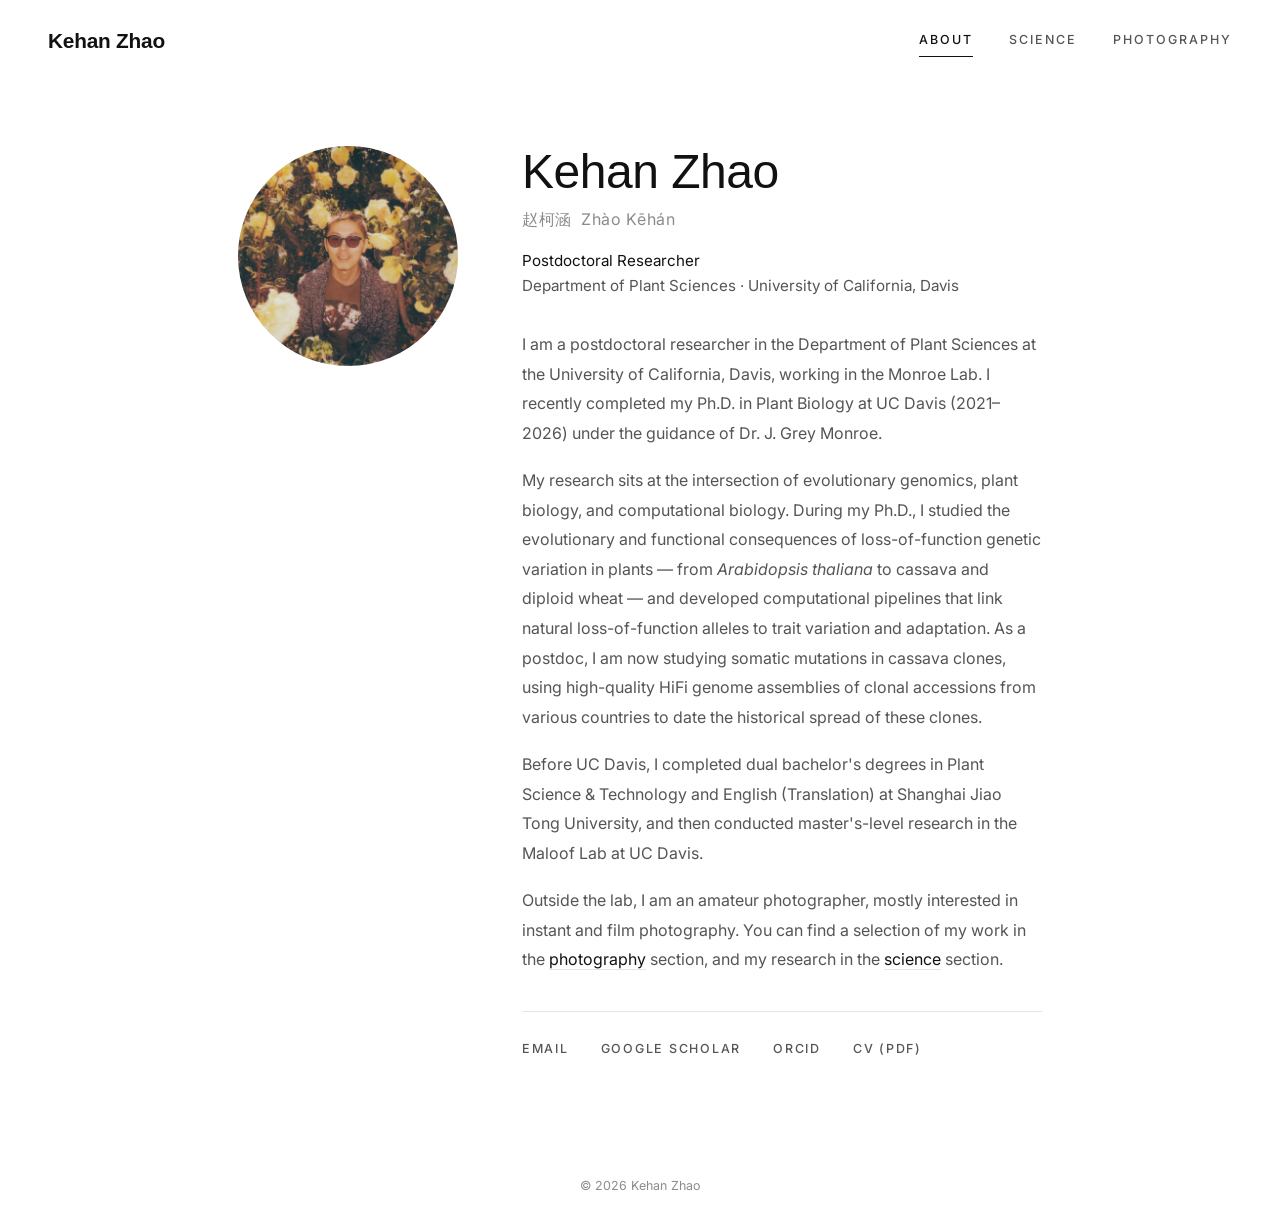
==== about/index.html @ 19c5895d "Split site into Home / About / Science / Photography; update for postdoc - Home: minimal white page " ====
<!DOCTYPE html>
<html lang="en">
<head>
  <meta charset="UTF-8" />
  <meta name="viewport" content="width=device-width, initial-scale=1.0" />
  <title>About | Kehan Zhao</title>
  <meta name="description" content="Kehan Zhao is a postdoctoral researcher in the Department of Plant Sciences at UC Davis, studying plant genome evolution." />
  <link rel="preconnect" href="https://fonts.googleapis.com" />
  <link rel="preconnect" href="https://fonts.gstatic.com" crossorigin />
  <link href="https://fonts.googleapis.com/css2?family=Inter:wght@400;500;600&display=swap" rel="stylesheet" />
  <link rel="stylesheet" href="/assets/site.css" />
</head>
<body>

  <header class="site-header">
    <a class="brand" href="/">Kehan Zhao</a>
    <nav class="menu" aria-label="Main">
      <a href="/about/" aria-current="page">About</a>
      <a href="/science/">Science</a>
      <a href="/photography/">Photography</a>
    </nav>
  </header>

  <main class="page">
    <div class="about">
      <img class="about-photo" src="/Profile.jpg" alt="Portrait of Kehan Zhao" />

      <div>
        <h1>Kehan Zhao</h1>
        <p class="name-zh">赵柯涵 &nbsp;Zhào Kēhán</p>
        <p class="role">
          Postdoctoral Researcher
          <span>Department of Plant Sciences &middot; University of California, Davis</span>
        </p>

        <div class="bio">
          <p>I am a postdoctoral researcher in the Department of Plant Sciences at the University of California, Davis, working in the Monroe Lab. I recently completed my Ph.D. in Plant Biology at UC Davis (2021&ndash;2026) under the guidance of Dr. J. Grey Monroe.</p>
          <p>My research sits at the intersection of evolutionary genomics, plant biology, and computational biology. During my Ph.D., I studied the evolutionary and functional consequences of loss-of-function genetic variation in plants &mdash; from <em>Arabidopsis thaliana</em> to cassava and diploid wheat &mdash; and developed computational pipelines that link natural loss-of-function alleles to trait variation and adaptation. As a postdoc, I am now studying somatic mutations in cassava clones, using high-quality HiFi genome assemblies of clonal accessions from various countries to date the historical spread of these clones.</p>
          <p>Before UC Davis, I completed dual bachelor's degrees in Plant Science &amp; Technology and English (Translation) at Shanghai Jiao Tong University, and then conducted master's-level research in the Maloof Lab at UC Davis.</p>
          <p>Outside the lab, I am an amateur photographer, mostly interested in instant and film photography. You can find a selection of my work in the <a href="/photography/">photography</a> section, and my research in the <a href="/science/">science</a> section.</p>
        </div>

        <div class="about-links">
          <a href="mailto:kehzhao@ucdavis.edu">Email</a>
          <a href="https://scholar.google.com/citations?user=WWNequwAAAAJ&amp;hl=en&amp;oi=ao" target="_blank" rel="noopener">Google Scholar</a>
          <a href="https://orcid.org/0009-0004-1431-637X" target="_blank" rel="noopener">ORCID</a>
          <a href="/Kehan%20Zhao%20CV%202026.pdf" target="_blank" rel="noopener">CV (PDF)</a>
        </div>
      </div>
    </div>
  </main>

  <footer class="site-footer">&copy; 2026 Kehan Zhao</footer>

</body>
</html>
---- assets/site.css ----
/* Shared minimal theme: home, about and photography pages.
   (The science page keeps its own, greener stylesheet inline.) */

*, *::before, *::after { box-sizing: border-box; margin: 0; padding: 0; }

:root {
  --ink:   #111;
  --mid:   #555;
  --light: #8c8c8c;
  --line:  #e6e6e3;
  --wash:  #f4f4f2;
  --gutter: clamp(1.25rem, 4vw, 3rem);
  --title-font: 'Arial Narrow', 'Helvetica Neue', Arial, sans-serif;
}

html { scroll-behavior: smooth; }

body {
  min-height: 100vh;
  display: flex; flex-direction: column;
  font-family: 'Inter', system-ui, -apple-system, 'Segoe UI', sans-serif;
  font-size: 16px; line-height: 1.65;
  color: var(--ink); background: #fff;
  -webkit-font-smoothing: antialiased;
}

a { color: inherit; }

/* ---- MENU LINKS (shared by home + header) ---- */
.menu a {
  font-size: 0.78rem; font-weight: 500;
  letter-spacing: 0.16em; text-transform: uppercase;
  text-decoration: none; color: var(--mid);
  padding: 0.3rem 0; border-bottom: 1px solid transparent;
  transition: color 0.2s, border-color 0.2s;
}
.menu a:hover { color: var(--ink); border-bottom-color: var(--line); }
.menu a[aria-current="page"] { color: var(--ink); border-bottom-color: var(--ink); }

/* ---- HOME ---- */
.home {
  flex: 1;
  display: flex; flex-direction: column; align-items: center; justify-content: center;
  text-align: center;
  padding: 2rem 1.5rem 10vh;
}
.home h1 {
  font-family: var(--title-font);
  font-weight: 400; font-size: clamp(2.8rem, 8vw, 5rem);
  letter-spacing: -0.01em; line-height: 1.1;
}
.home .menu {
  margin-top: 2.5rem;
  display: flex; flex-wrap: wrap; justify-content: center;
  gap: 0.75rem clamp(1.75rem, 5vw, 3.25rem);
}

/* ---- HEADER (inner pages) ---- */
.site-header {
  display: flex; align-items: center; justify-content: space-between; gap: 1rem;
  padding: 1.5rem var(--gutter);
}
.brand {
  font-family: var(--title-font);
  font-size: 1.3rem; font-weight: 600; letter-spacing: -0.01em;
  text-decoration: none; color: var(--ink);
}
.site-header .menu { display: flex; gap: clamp(1.1rem, 3vw, 2.25rem); }

/* ---- FOOTER ---- */
.site-footer {
  margin-top: auto;
  padding: 2rem var(--gutter);
  text-align: center;
  font-size: 0.78rem; color: var(--light);
}

/* ---- ABOUT ---- */
.page {
  width: 100%; max-width: 900px; margin: 0 auto;
  padding: clamp(2rem, 6vw, 4rem) var(--gutter) 5rem;
}
.about {
  display: grid; grid-template-columns: 220px 1fr; gap: clamp(2rem, 6vw, 4rem);
  align-items: start;
}
.about-photo {
  width: 220px; height: 220px; border-radius: 50%; object-fit: cover; display: block;
}
.about h1 {
  font-family: var(--title-font);
  font-weight: 400; font-size: clamp(2.2rem, 5vw, 3rem);
  letter-spacing: -0.01em; line-height: 1.1;
}
.about .name-zh { margin-top: 0.4rem; font-size: 1rem; color: var(--light); letter-spacing: 0.04em; }
.about .role { margin-top: 1rem; font-size: 0.95rem; color: var(--ink); }
.about .role span { display: block; color: var(--mid); }
.about .bio { margin-top: 2rem; }
.about .bio p { color: var(--mid); line-height: 1.85; margin-bottom: 1.1rem; }
.about .bio a { color: var(--ink); text-decoration: none; border-bottom: 1px solid var(--line); transition: border-color 0.2s; }
.about .bio a:hover { border-bottom-color: var(--ink); }
.about-links {
  margin-top: 2.25rem; padding-top: 1.5rem; border-top: 1px solid var(--line);
  display: flex; flex-wrap: wrap; gap: 0.5rem 2rem;
  font-size: 0.78rem; font-weight: 500; letter-spacing: 0.14em; text-transform: uppercase;
}
.about-links a {
  text-decoration: none; color: var(--mid);
  border-bottom: 1px solid transparent; padding: 0.2rem 0; transition: color 0.2s, border-color 0.2s;
}
.about-links a:hover { color: var(--ink); border-bottom-color: var(--ink); }

/* ---- PHOTOGRAPHY ---- */
.page-title { background: var(--wash); padding: clamp(2rem, 5vw, 3.5rem) var(--gutter); }
.page-title h1 {
  font-weight: 400; font-size: clamp(2.2rem, 5.5vw, 3.6rem);
  letter-spacing: -0.025em; line-height: 1.1;
}
.page-title p { margin-top: 1rem; max-width: 38rem; color: var(--mid); line-height: 1.8; }

.gallery {
  width: 100%; max-width: 1800px; margin: 0 auto;
  padding: clamp(1.5rem, 4vw, 3rem) var(--gutter) clamp(2.5rem, 6vw, 5rem);
  display: grid; grid-template-columns: repeat(5, 1fr);
  gap: clamp(1rem, 2.4vw, 2.25rem);
}
.gallery a { display: block; line-height: 0; cursor: zoom-in; }
.gallery img { width: 100%; height: auto; display: block; transition: opacity 0.25s; }
.gallery a:hover img, .gallery a:focus-visible img { opacity: 0.8; }
.gallery a:focus-visible { outline: 2px solid var(--ink); outline-offset: 4px; }

/* ---- LIGHTBOX ---- */
.lightbox {
  display: none; position: fixed; inset: 0; z-index: 100;
  align-items: center; justify-content: center;
  background: #fff;
}
.lightbox.open { display: flex; }
.lightbox img {
  max-width: min(92vw, 1100px); max-height: 88vh;
  width: auto; height: auto; object-fit: contain;
}
.lightbox button {
  position: absolute; background: none; border: 0; cursor: pointer;
  color: var(--ink); opacity: 0.5; transition: opacity 0.2s;
  width: 3.25rem; height: 3.25rem;
  display: flex; align-items: center; justify-content: center;
}
.lightbox button:hover, .lightbox button:focus-visible { opacity: 1; }
.lightbox svg { width: 1.6rem; height: 1.6rem; stroke: currentColor; fill: none; stroke-width: 1.25; stroke-linecap: round; stroke-linejoin: round; }
.lb-close { top: 0.75rem; right: 0.75rem; }
.lb-prev  { left: 0.75rem;  top: 50%; transform: translateY(-50%); }
.lb-next  { right: 0.75rem; top: 50%; transform: translateY(-50%); }
.lb-count {
  position: absolute; bottom: 1rem; left: 50%; transform: translateX(-50%);
  font-size: 0.75rem; letter-spacing: 0.12em; color: var(--light);
}

/* ---- RESPONSIVE ---- */
@media (max-width: 1100px) { .gallery { grid-template-columns: repeat(3, 1fr); } }
@media (max-width: 560px) {
  .site-header { flex-direction: column; align-items: flex-start; gap: 0.9rem; padding-bottom: 1.1rem; }
  .brand { white-space: nowrap; }
}
@media (max-width: 720px) {
  .about { grid-template-columns: 1fr; text-align: left; }
  .about-photo { width: 160px; height: 160px; }
  .gallery { grid-template-columns: repeat(2, 1fr); gap: 1rem; }
  .lb-prev, .lb-next { top: auto; bottom: 0.75rem; transform: none; }
  .lb-prev { left: 1rem; } .lb-next { right: 1rem; }
}
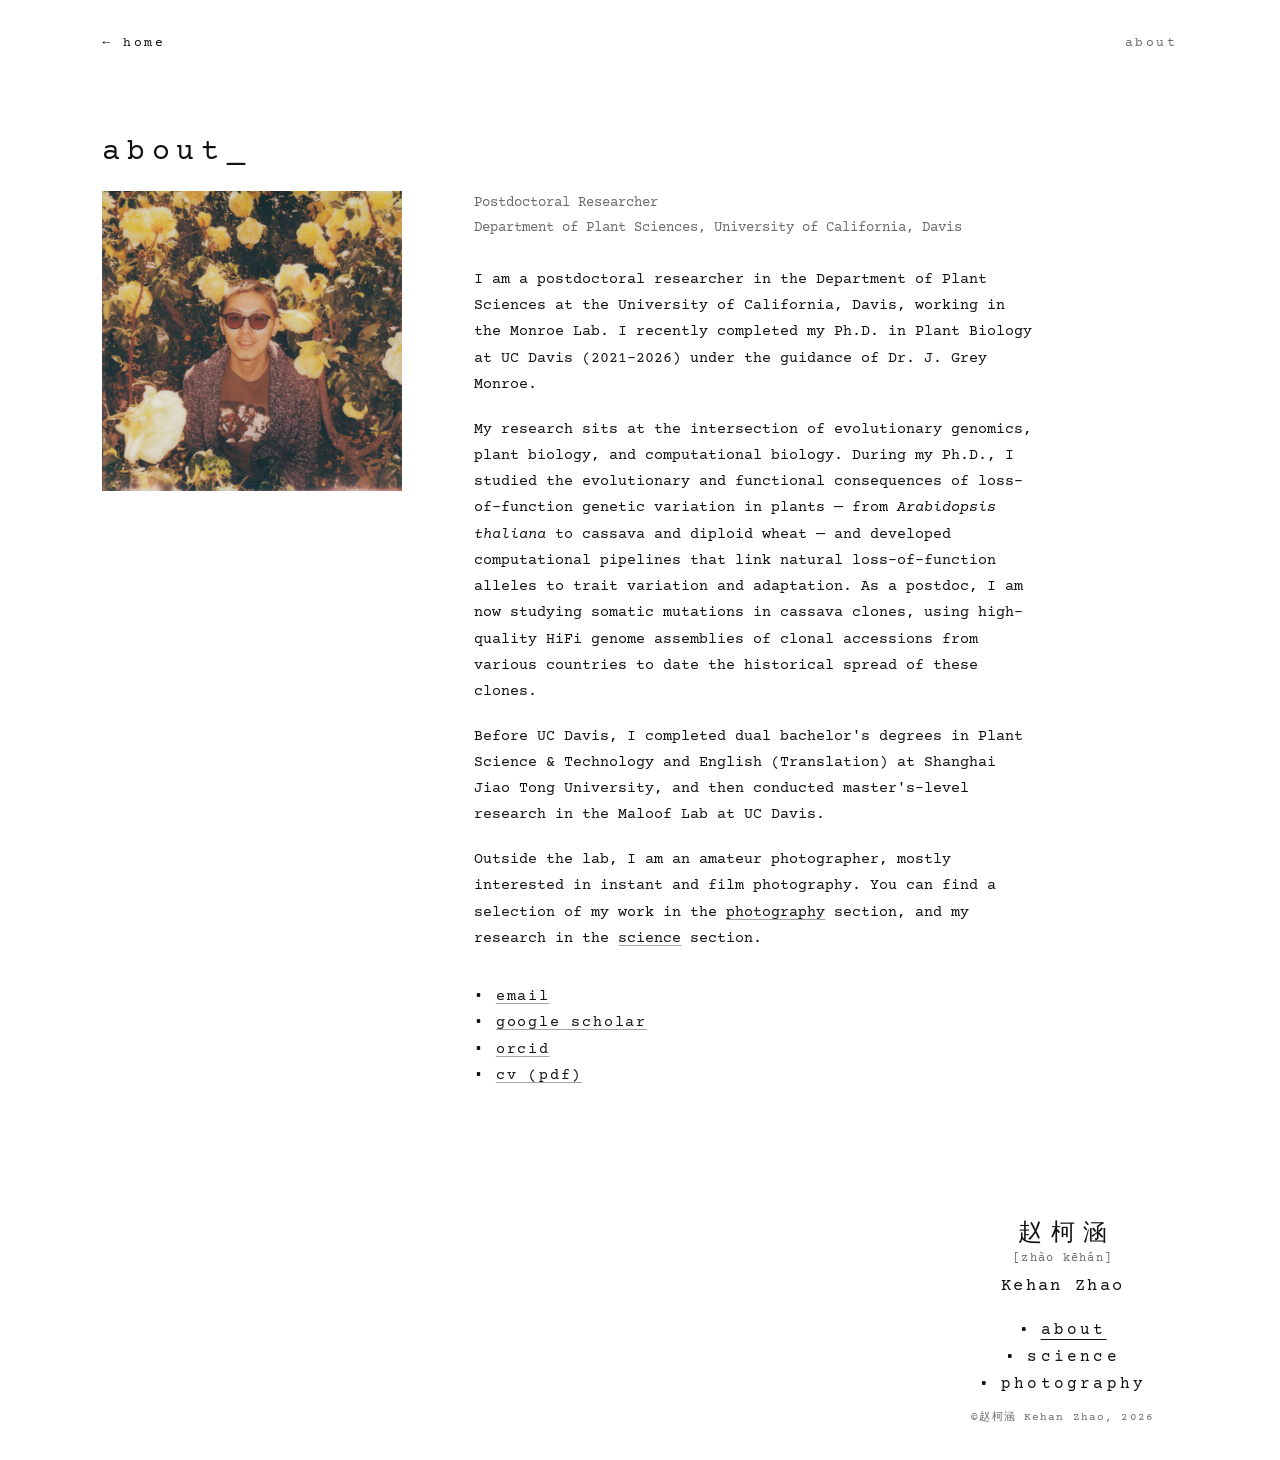
==== commit 1162f415: "Unify design: typewriter font, andreeesty-style lockup, restyle science page - One stylesheet (asset" ====
--- a/about/index.html
+++ b/about/index.html
@@ -7,50 +7,55 @@
   <meta name="description" content="Kehan Zhao is a postdoctoral researcher in the Department of Plant Sciences at UC Davis, studying plant genome evolution." />
   <link rel="preconnect" href="https://fonts.googleapis.com" />
   <link rel="preconnect" href="https://fonts.gstatic.com" crossorigin />
-  <link href="https://fonts.googleapis.com/css2?family=Inter:wght@400;500;600&display=swap" rel="stylesheet" />
+  <link href="https://fonts.googleapis.com/css2?family=Courier+Prime:ital,wght@0,400;0,700;1,400;1,700&display=swap" rel="stylesheet" />
   <link rel="stylesheet" href="/assets/site.css" />
 </head>
 <body>
+  <div class="wrap">
 
-  <header class="site-header">
-    <a class="brand" href="/">Kehan Zhao</a>
-    <nav class="menu" aria-label="Main">
-      <a href="/about/" aria-current="page">About</a>
-      <a href="/science/">Science</a>
-      <a href="/photography/">Photography</a>
-    </nav>
-  </header>
+    <header class="topbar">
+      <a href="/">&larr; home</a>
+      <span>about</span>
+    </header>
 
-  <main class="page">
-    <div class="about">
-      <img class="about-photo" src="/Profile.jpg" alt="Portrait of Kehan Zhao" />
+    <main class="page about">
+      <h1 class="page-title">about</h1>
 
-      <div>
-        <h1>Kehan Zhao</h1>
-        <p class="name-zh">赵柯涵 &nbsp;Zhào Kēhán</p>
-        <p class="role">
-          Postdoctoral Researcher
-          <span>Department of Plant Sciences &middot; University of California, Davis</span>
-        </p>
+      <div class="about-grid">
+        <img class="portrait" src="/Profile.jpg" alt="Portrait of Kehan Zhao" />
 
-        <div class="bio">
-          <p>I am a postdoctoral researcher in the Department of Plant Sciences at the University of California, Davis, working in the Monroe Lab. I recently completed my Ph.D. in Plant Biology at UC Davis (2021&ndash;2026) under the guidance of Dr. J. Grey Monroe.</p>
-          <p>My research sits at the intersection of evolutionary genomics, plant biology, and computational biology. During my Ph.D., I studied the evolutionary and functional consequences of loss-of-function genetic variation in plants &mdash; from <em>Arabidopsis thaliana</em> to cassava and diploid wheat &mdash; and developed computational pipelines that link natural loss-of-function alleles to trait variation and adaptation. As a postdoc, I am now studying somatic mutations in cassava clones, using high-quality HiFi genome assemblies of clonal accessions from various countries to date the historical spread of these clones.</p>
-          <p>Before UC Davis, I completed dual bachelor's degrees in Plant Science &amp; Technology and English (Translation) at Shanghai Jiao Tong University, and then conducted master's-level research in the Maloof Lab at UC Davis.</p>
-          <p>Outside the lab, I am an amateur photographer, mostly interested in instant and film photography. You can find a selection of my work in the <a href="/photography/">photography</a> section, and my research in the <a href="/science/">science</a> section.</p>
-        </div>
+        <div>
+          <p class="role">Postdoctoral Researcher<br>Department of Plant Sciences, University of California, Davis</p>
 
-        <div class="about-links">
-          <a href="mailto:kehzhao@ucdavis.edu">Email</a>
-          <a href="https://scholar.google.com/citations?user=WWNequwAAAAJ&amp;hl=en&amp;oi=ao" target="_blank" rel="noopener">Google Scholar</a>
-          <a href="https://orcid.org/0009-0004-1431-637X" target="_blank" rel="noopener">ORCID</a>
-          <a href="/Kehan%20Zhao%20CV%202026.pdf" target="_blank" rel="noopener">CV (PDF)</a>
+          <div class="prose">
+            <p>I am a postdoctoral researcher in the Department of Plant Sciences at the University of California, Davis, working in the Monroe Lab. I recently completed my Ph.D. in Plant Biology at UC Davis (2021&ndash;2026) under the guidance of Dr. J. Grey Monroe.</p>
+            <p>My research sits at the intersection of evolutionary genomics, plant biology, and computational biology. During my Ph.D., I studied the evolutionary and functional consequences of loss-of-function genetic variation in plants &mdash; from <em>Arabidopsis thaliana</em> to cassava and diploid wheat &mdash; and developed computational pipelines that link natural loss-of-function alleles to trait variation and adaptation. As a postdoc, I am now studying somatic mutations in cassava clones, using high-quality HiFi genome assemblies of clonal accessions from various countries to date the historical spread of these clones.</p>
+            <p>Before UC Davis, I completed dual bachelor's degrees in Plant Science &amp; Technology and English (Translation) at Shanghai Jiao Tong University, and then conducted master's-level research in the Maloof Lab at UC Davis.</p>
+            <p>Outside the lab, I am an amateur photographer, mostly interested in instant and film photography. You can find a selection of my work in the <a href="/photography/">photography</a> section, and my research in the <a href="/science/">science</a> section.</p>
+          </div>
+
+          <ul class="links">
+            <li><a href="mailto:kehzhao@ucdavis.edu">email</a></li>
+            <li><a href="https://scholar.google.com/citations?user=WWNequwAAAAJ&amp;hl=en&amp;oi=ao" target="_blank" rel="noopener">google scholar</a></li>
+            <li><a href="https://orcid.org/0009-0004-1431-637X" target="_blank" rel="noopener">orcid</a></li>
+            <li><a href="/Kehan%20Zhao%20CV%202026.pdf" target="_blank" rel="noopener">cv (pdf)</a></li>
+          </ul>
         </div>
       </div>
-    </div>
-  </main>
+    </main>
 
-  <footer class="site-footer">&copy; 2026 Kehan Zhao</footer>
+    <footer class="lockup">
+      <a class="name" href="/"><span class="zh" lang="zh">赵柯涵</span><span class="py">[zhào kēhán]</span><span class="en">Kehan Zhao</span></a>
+      <nav aria-label="Main">
+        <ul>
+          <li><a href="/about/" aria-current="page">about</a></li>
+          <li><a href="/science/">science</a></li>
+          <li><a href="/photography/">photography</a></li>
+        </ul>
+      </nav>
+      <p class="copy">&copy;<span lang="zh">赵柯涵</span> Kehan Zhao, 2026</p>
+    </footer>
 
+  </div>
 </body>
 </html>
--- a/assets/site.css
+++ b/assets/site.css
@@ -1,133 +1,164 @@
-/* Shared minimal theme: home, about and photography pages.
-   (The science page keeps its own, greener stylesheet inline.) */
+/* Shared theme for every page: white paper, typewriter type, lowercase labels,
+   wide margins and a small name/menu "lockup" in the bottom-right corner.
+   (Layout idea borrowed from andreeesty.com.) */
 
 *, *::before, *::after { box-sizing: border-box; margin: 0; padding: 0; }
 
 :root {
   --ink:   #111;
-  --mid:   #555;
-  --light: #8c8c8c;
-  --line:  #e6e6e3;
-  --wash:  #f4f4f2;
-  --gutter: clamp(1.25rem, 4vw, 3rem);
-  --title-font: 'Arial Narrow', 'Helvetica Neue', Arial, sans-serif;
+  --mid:   #6b6b68;
+  --faint: #a4a4a0;
+  --line:  #dcdcd8;
+  --bg:    #fff;
+  --type:  'Courier Prime', 'Courier New', Courier, monospace;
+  --cjk:   'Songti SC', 'STSong', 'Noto Serif SC', 'SimSun', serif;
+  --margin: clamp(1.25rem, 8vw, 8rem);
 }
 
 html { scroll-behavior: smooth; }
 
 body {
-  min-height: 100vh;
+  font-family: var(--type);
+  font-size: 15px; line-height: 1.75;
+  color: var(--ink); background: var(--bg);
+  -webkit-font-smoothing: antialiased;
+}
+
+a {
+  color: inherit;
+  text-decoration: underline; text-decoration-thickness: 1px;
+  text-underline-offset: 0.22em; text-decoration-color: var(--faint);
+  transition: text-decoration-color 0.2s;
+}
+a:hover { text-decoration-color: var(--ink); }
+
+/* ---- PAGE FRAME ---- */
+.wrap {
+  min-height: 100vh; min-height: 100dvh;
   display: flex; flex-direction: column;
-  font-family: 'Inter', system-ui, -apple-system, 'Segoe UI', sans-serif;
-  font-size: 16px; line-height: 1.65;
-  color: var(--ink); background: #fff;
-  -webkit-font-smoothing: antialiased;
-}
-
-a { color: inherit; }
-
-/* ---- MENU LINKS (shared by home + header) ---- */
-.menu a {
-  font-size: 0.78rem; font-weight: 500;
-  letter-spacing: 0.16em; text-transform: uppercase;
-  text-decoration: none; color: var(--mid);
-  padding: 0.3rem 0; border-bottom: 1px solid transparent;
-  transition: color 0.2s, border-color 0.2s;
-}
-.menu a:hover { color: var(--ink); border-bottom-color: var(--line); }
-.menu a[aria-current="page"] { color: var(--ink); border-bottom-color: var(--ink); }
+  max-width: 1800px; margin: 0 auto;
+  padding: 0 var(--margin);
+}
+.wrap.wide { --margin: clamp(1.25rem, 4vw, 4rem); }
+
+.topbar {
+  display: flex; justify-content: space-between; align-items: baseline; gap: 1rem;
+  padding-top: 2rem;
+  font-size: 0.8rem; letter-spacing: 0.2em;
+}
+.topbar a { text-decoration: none; }
+.topbar a:hover { text-decoration: underline; text-underline-offset: 0.3em; }
+.topbar span { color: var(--mid); }
+
+.page { width: 100%; max-width: 64rem; padding-bottom: 2rem; }
+.wrap.wide .page { max-width: none; }
+
+.page-title {
+  margin: clamp(2.5rem, 7vw, 5rem) 0 1.25rem;
+  font-size: clamp(1.4rem, 3vw, 1.9rem); font-weight: 400;
+  letter-spacing: 0.22em; line-height: 1.2;
+}
+.page-title::after { content: '_'; margin-left: 0.05em; animation: blink 1.1s steps(1) infinite; }
+@keyframes blink { 50% { opacity: 0; } }
+@media (prefers-reduced-motion: reduce) { .page-title::after { animation: none; } }
+
+.prose { max-width: 62ch; }
+.prose p { margin-bottom: 1.15rem; }
+.mid { color: var(--mid); }
+
+/* ---- LOCKUP (name + menu), bottom-right of every page ---- */
+.lockup {
+  margin: auto 0 0 auto; width: 100%; max-width: 230px;
+  padding: clamp(3rem, 8vw, 6rem) 0 2rem;
+  text-align: center;
+}
+.lockup a { text-decoration: none; }
+.lockup .name { display: block; }
+.lockup .zh {
+  display: block; font-family: var(--cjk);
+  font-size: 1.5rem; line-height: 1.3; letter-spacing: 0.35em; text-indent: 0.35em;
+}
+.lockup .py { display: block; font-size: 0.78rem; letter-spacing: 0.1em; color: var(--mid); }
+.lockup .en { display: block; margin-top: 0.1rem; font-size: 1.05rem; letter-spacing: 0.14em; }
+.lockup ul { list-style: none; margin: 1rem 0 0.6rem; font-size: 1rem; letter-spacing: 0.2em; line-height: 1.7; }
+.lockup li a::before { content: '•'; margin-right: 0.55em; display: inline-block; }
+.lockup li a:hover, .lockup li a[aria-current="page"] {
+  text-decoration: underline; text-underline-offset: 0.3em; text-decoration-color: var(--ink);
+}
+.lockup .copy { font-size: 0.7rem; letter-spacing: 0.1em; color: var(--mid); }
 
 /* ---- HOME ---- */
-.home {
-  flex: 1;
-  display: flex; flex-direction: column; align-items: center; justify-content: center;
-  text-align: center;
-  padding: 2rem 1.5rem 10vh;
-}
-.home h1 {
-  font-family: var(--title-font);
-  font-weight: 400; font-size: clamp(2.8rem, 8vw, 5rem);
-  letter-spacing: -0.01em; line-height: 1.1;
-}
-.home .menu {
+.wrap.home { position: relative; }
+.stage {
+  flex: 1; display: flex; align-items: center; justify-content: center;
+  padding-top: 2.5rem;
+}
+.slides {
+  position: relative; display: block; aspect-ratio: 0.82;
+  width: min(calc(min(46vh, 520px) * 0.82), 100%);
+}
+.home .lockup { padding-top: 1.5rem; }
+/* wide screens: photo centred in the window, name + menu pinned bottom-right (as on andreeesty.com) */
+@media (min-width: 1200px) {
+  .stage { padding-top: 0; }
+  .slides { width: min(calc(min(70vh, 760px) * 0.82), calc(100vw - 2 * var(--margin) - 520px)); }
+  .home .lockup { position: absolute; right: var(--margin); bottom: 0; padding-top: 0; }
+}
+.slides img {
+  position: absolute; inset: 0; width: 100%; height: 100%; object-fit: contain;
+  opacity: 0; transition: opacity 1.4s ease;
+}
+.slides img.on { opacity: 1; }
+
+/* ---- ABOUT ---- */
+.about-grid {
+  display: grid; grid-template-columns: minmax(170px, 300px) minmax(0, 1fr);
+  gap: clamp(2rem, 6vw, 4.5rem); align-items: start;
+}
+.portrait { width: 100%; aspect-ratio: 1; object-fit: cover; display: block; }
+.about .role { margin-bottom: 1.6rem; color: var(--mid); font-size: 0.9rem; }
+.links { list-style: none; margin-top: 2rem; letter-spacing: 0.12em; }
+.links li::before { content: '•'; margin-right: 0.7em; }
+
+/* ---- SCIENCE (typed CV) ---- */
+.index { margin: 0 0 1rem; font-size: 0.85rem; letter-spacing: 0.12em; color: var(--mid); }
+.index a { text-decoration: none; }
+.index a:hover { text-decoration: underline; text-underline-offset: 0.3em; }
+.index a:not(:last-child)::after { content: '/'; margin: 0 0.1em 0 0.8em; color: var(--faint); display: inline-block; }
+
+.section { margin-top: 2.5rem; padding-top: 2.25rem; border-top: 1px solid var(--line); }
+.section > h2 {
+  margin-bottom: 1.5rem;
+  font-size: 0.85rem; font-weight: 400; letter-spacing: 0.22em;
+}
+.section > h2::before { content: '•'; margin-right: 0.7em; }
+
+.entry {
+  display: grid; grid-template-columns: 9.5rem minmax(0, 1fr);
+  gap: 0.25rem 2rem; padding: 0.7rem 0;
+}
+.entry .when { color: var(--mid); font-size: 0.85rem; line-height: 1.6; padding-top: 0.15rem; }
+.entry .when small { display: block; font-size: 0.78rem; color: var(--faint); }
+.entry h3 { font-size: 1rem; font-weight: 700; line-height: 1.5; }
+.entry p { margin-top: 0.3rem; max-width: 62ch; }
+.entry .authors, .entry .venue { color: var(--mid); font-size: 0.88rem; }
+.entry .authors b { color: var(--ink); }
+.entry .journal { font-style: italic; color: var(--mid); font-size: 0.88rem; }
+.tags { margin-top: 0.4rem; font-size: 0.8rem; color: var(--mid); }
+.tag { margin-right: 0.7rem; }
+.tag::before { content: '['; } .tag::after { content: ']'; }
+
+/* ---- PHOTOGRAPHY ---- */
+.gallery {
+  display: grid; grid-template-columns: repeat(5, 1fr);
+  gap: clamp(1.25rem, 2.6vw, 2.5rem) clamp(1rem, 2.4vw, 2.25rem);
   margin-top: 2.5rem;
-  display: flex; flex-wrap: wrap; justify-content: center;
-  gap: 0.75rem clamp(1.75rem, 5vw, 3.25rem);
-}
-
-/* ---- HEADER (inner pages) ---- */
-.site-header {
-  display: flex; align-items: center; justify-content: space-between; gap: 1rem;
-  padding: 1.5rem var(--gutter);
-}
-.brand {
-  font-family: var(--title-font);
-  font-size: 1.3rem; font-weight: 600; letter-spacing: -0.01em;
-  text-decoration: none; color: var(--ink);
-}
-.site-header .menu { display: flex; gap: clamp(1.1rem, 3vw, 2.25rem); }
-
-/* ---- FOOTER ---- */
-.site-footer {
-  margin-top: auto;
-  padding: 2rem var(--gutter);
-  text-align: center;
-  font-size: 0.78rem; color: var(--light);
-}
-
-/* ---- ABOUT ---- */
-.page {
-  width: 100%; max-width: 900px; margin: 0 auto;
-  padding: clamp(2rem, 6vw, 4rem) var(--gutter) 5rem;
-}
-.about {
-  display: grid; grid-template-columns: 220px 1fr; gap: clamp(2rem, 6vw, 4rem);
-  align-items: start;
-}
-.about-photo {
-  width: 220px; height: 220px; border-radius: 50%; object-fit: cover; display: block;
-}
-.about h1 {
-  font-family: var(--title-font);
-  font-weight: 400; font-size: clamp(2.2rem, 5vw, 3rem);
-  letter-spacing: -0.01em; line-height: 1.1;
-}
-.about .name-zh { margin-top: 0.4rem; font-size: 1rem; color: var(--light); letter-spacing: 0.04em; }
-.about .role { margin-top: 1rem; font-size: 0.95rem; color: var(--ink); }
-.about .role span { display: block; color: var(--mid); }
-.about .bio { margin-top: 2rem; }
-.about .bio p { color: var(--mid); line-height: 1.85; margin-bottom: 1.1rem; }
-.about .bio a { color: var(--ink); text-decoration: none; border-bottom: 1px solid var(--line); transition: border-color 0.2s; }
-.about .bio a:hover { border-bottom-color: var(--ink); }
-.about-links {
-  margin-top: 2.25rem; padding-top: 1.5rem; border-top: 1px solid var(--line);
-  display: flex; flex-wrap: wrap; gap: 0.5rem 2rem;
-  font-size: 0.78rem; font-weight: 500; letter-spacing: 0.14em; text-transform: uppercase;
-}
-.about-links a {
-  text-decoration: none; color: var(--mid);
-  border-bottom: 1px solid transparent; padding: 0.2rem 0; transition: color 0.2s, border-color 0.2s;
-}
-.about-links a:hover { color: var(--ink); border-bottom-color: var(--ink); }
-
-/* ---- PHOTOGRAPHY ---- */
-.page-title { background: var(--wash); padding: clamp(2rem, 5vw, 3.5rem) var(--gutter); }
-.page-title h1 {
-  font-weight: 400; font-size: clamp(2.2rem, 5.5vw, 3.6rem);
-  letter-spacing: -0.025em; line-height: 1.1;
-}
-.page-title p { margin-top: 1rem; max-width: 38rem; color: var(--mid); line-height: 1.8; }
-
-.gallery {
-  width: 100%; max-width: 1800px; margin: 0 auto;
-  padding: clamp(1.5rem, 4vw, 3rem) var(--gutter) clamp(2.5rem, 6vw, 5rem);
-  display: grid; grid-template-columns: repeat(5, 1fr);
-  gap: clamp(1rem, 2.4vw, 2.25rem);
-}
-.gallery a { display: block; line-height: 0; cursor: zoom-in; }
+}
+.gallery a { display: block; text-decoration: none; cursor: zoom-in; }
 .gallery img { width: 100%; height: auto; display: block; transition: opacity 0.25s; }
-.gallery a:hover img, .gallery a:focus-visible img { opacity: 0.8; }
-.gallery a:focus-visible { outline: 2px solid var(--ink); outline-offset: 4px; }
+.gallery a:hover img, .gallery a:focus-visible img { opacity: 0.75; }
+.gallery a:focus-visible { outline: 1px solid var(--ink); outline-offset: 4px; }
+.gallery .no { display: block; margin-top: 0.4rem; font-size: 0.72rem; letter-spacing: 0.22em; color: var(--mid); }
 
 /* ---- LIGHTBOX ---- */
 .lightbox {
@@ -153,19 +184,18 @@
 .lb-next  { right: 0.75rem; top: 50%; transform: translateY(-50%); }
 .lb-count {
   position: absolute; bottom: 1rem; left: 50%; transform: translateX(-50%);
-  font-size: 0.75rem; letter-spacing: 0.12em; color: var(--light);
+  font-size: 0.75rem; letter-spacing: 0.2em; color: var(--mid);
 }
 
 /* ---- RESPONSIVE ---- */
 @media (max-width: 1100px) { .gallery { grid-template-columns: repeat(3, 1fr); } }
-@media (max-width: 560px) {
-  .site-header { flex-direction: column; align-items: flex-start; gap: 0.9rem; padding-bottom: 1.1rem; }
-  .brand { white-space: nowrap; }
-}
 @media (max-width: 720px) {
-  .about { grid-template-columns: 1fr; text-align: left; }
-  .about-photo { width: 160px; height: 160px; }
-  .gallery { grid-template-columns: repeat(2, 1fr); gap: 1rem; }
+  .lockup { margin-inline: auto; }
+  .about-grid { grid-template-columns: 1fr; }
+  .portrait { max-width: 220px; }
+  .entry { grid-template-columns: 1fr; gap: 0.1rem; padding: 0.9rem 0; }
+  .entry .when small { display: inline; margin-left: 0.6rem; }
+  .gallery { grid-template-columns: repeat(2, 1fr); gap: 1.25rem 1rem; }
   .lb-prev, .lb-next { top: auto; bottom: 0.75rem; transform: none; }
   .lb-prev { left: 1rem; } .lb-next { right: 1rem; }
 }
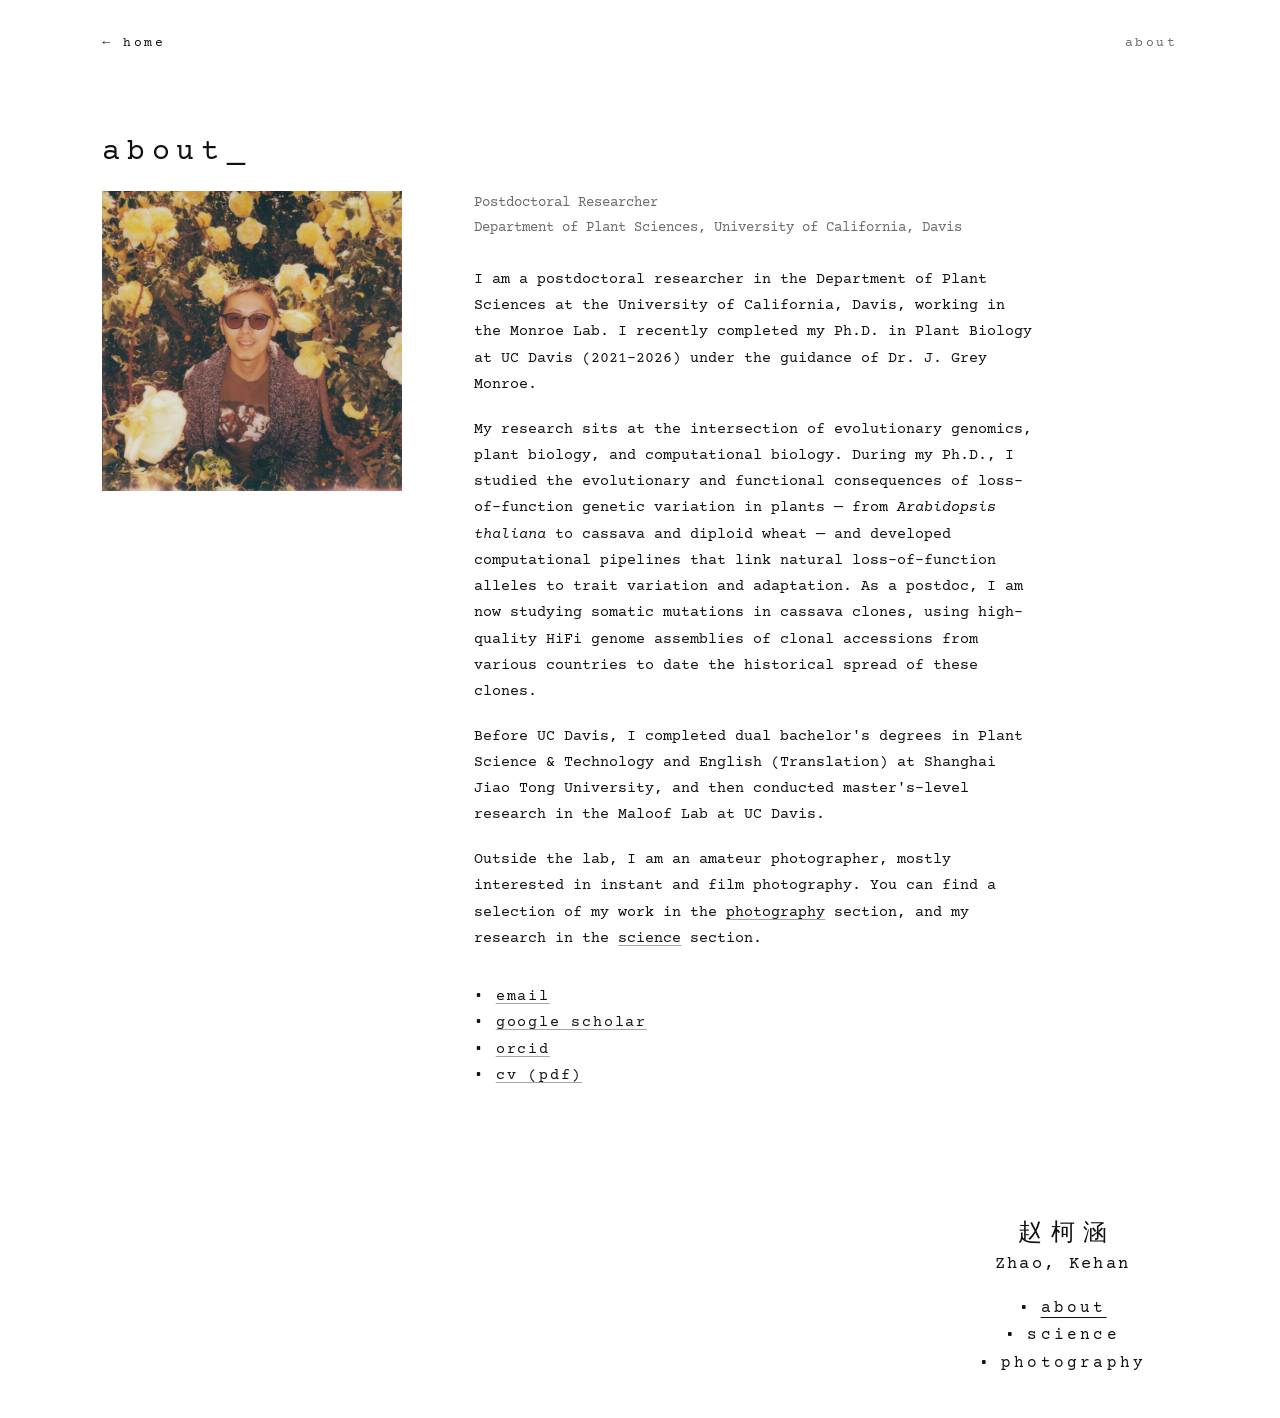
==== commit 3bef6810: "Lockup: drop pinyin and copyright line, show name as "Zhao, Kehan" Co-Authored-By: Claude Sonnet 5.5" ====
--- a/about/index.html
+++ b/about/index.html
@@ -45,7 +45,7 @@
     </main>
 
     <footer class="lockup">
-      <a class="name" href="/"><span class="zh" lang="zh">赵柯涵</span><span class="py">[zhào kēhán]</span><span class="en">Kehan Zhao</span></a>
+      <a class="name" href="/"><span class="zh" lang="zh">赵柯涵</span><span class="en">Zhao, Kehan</span></a>
       <nav aria-label="Main">
         <ul>
           <li><a href="/about/" aria-current="page">about</a></li>
@@ -53,7 +53,6 @@
           <li><a href="/photography/">photography</a></li>
         </ul>
       </nav>
-      <p class="copy">&copy;<span lang="zh">赵柯涵</span> Kehan Zhao, 2026</p>
     </footer>
 
   </div>
--- a/assets/site.css
+++ b/assets/site.css
@@ -78,14 +78,12 @@
   display: block; font-family: var(--cjk);
   font-size: 1.5rem; line-height: 1.3; letter-spacing: 0.35em; text-indent: 0.35em;
 }
-.lockup .py { display: block; font-size: 0.78rem; letter-spacing: 0.1em; color: var(--mid); }
 .lockup .en { display: block; margin-top: 0.1rem; font-size: 1.05rem; letter-spacing: 0.14em; }
 .lockup ul { list-style: none; margin: 1rem 0 0.6rem; font-size: 1rem; letter-spacing: 0.2em; line-height: 1.7; }
 .lockup li a::before { content: '•'; margin-right: 0.55em; display: inline-block; }
 .lockup li a:hover, .lockup li a[aria-current="page"] {
   text-decoration: underline; text-underline-offset: 0.3em; text-decoration-color: var(--ink);
 }
-.lockup .copy { font-size: 0.7rem; letter-spacing: 0.1em; color: var(--mid); }
 
 /* ---- HOME ---- */
 .wrap.home { position: relative; }
@@ -188,6 +186,7 @@
 }
 
 /* ---- RESPONSIVE ---- */
+@media (min-width: 1700px) { .gallery { grid-template-columns: repeat(6, 1fr); } }
 @media (max-width: 1100px) { .gallery { grid-template-columns: repeat(3, 1fr); } }
 @media (max-width: 720px) {
   .lockup { margin-inline: auto; }
